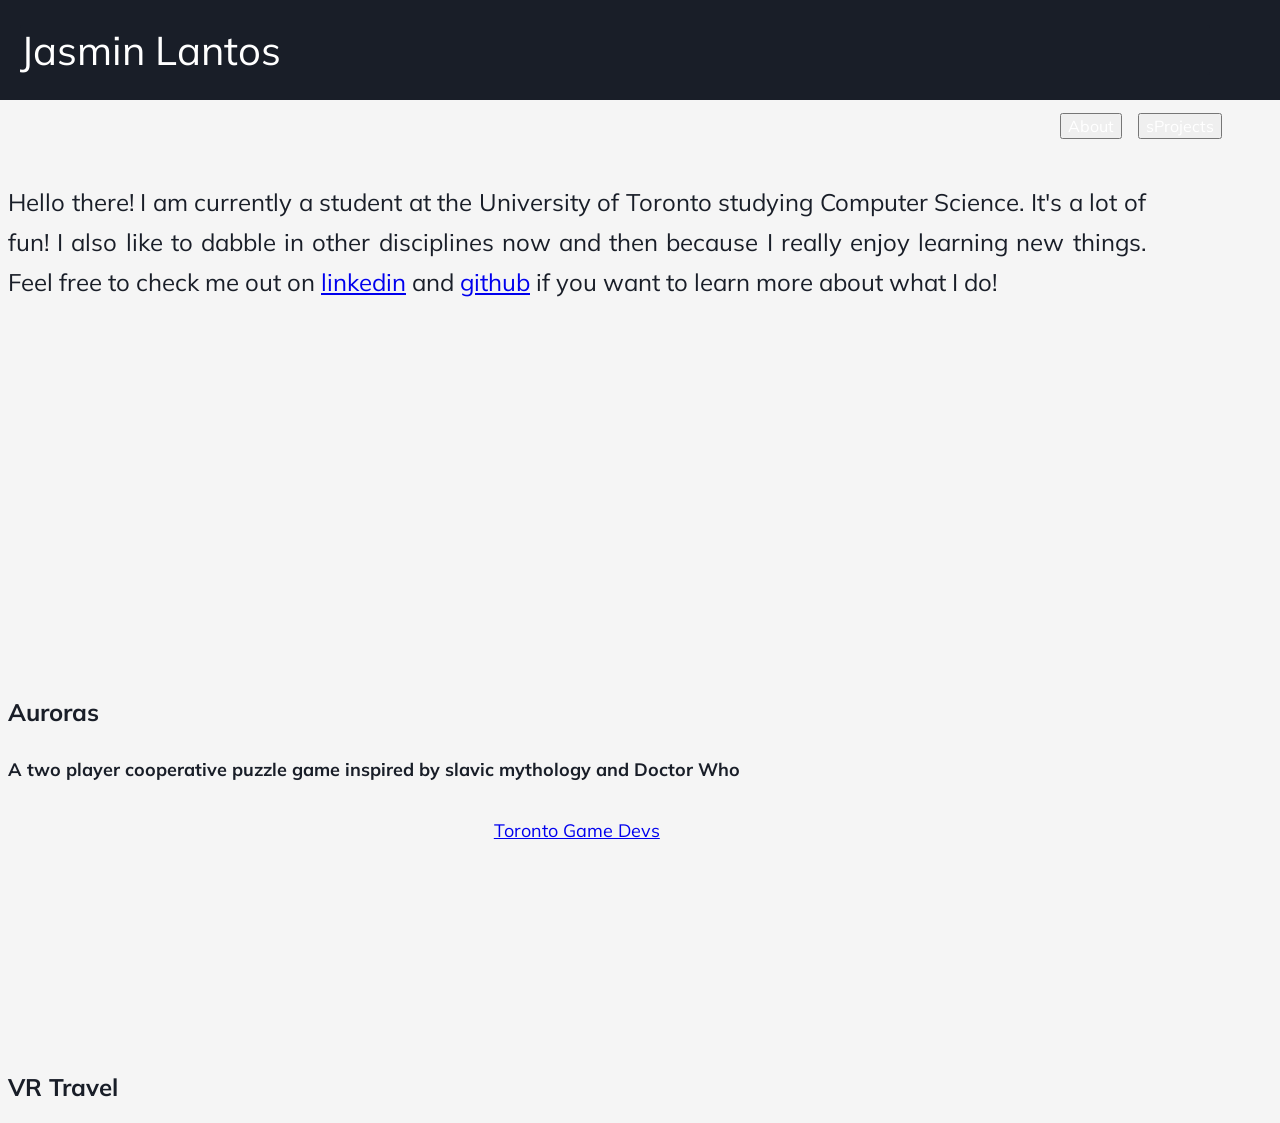
==== index.html @ 4f8a5d39 "Cleaned up code" ====
<!DOCTYPE html>
<html lang="en">

<head>
	<meta charset='utf-8' />
    <meta name="viewport" content="width=device-width" />

	<META NAME="author" CONTENT="Jasmin Lantos">
	<META NAME="description" CONTENT="Jasmin Lantos Portfolio Website">
	<META NAME="keywords" CONTENT="Jasmin Lantos, Lantos, jnlantos, portfolio, U of T, University of Toronto, Computer Science, Biology, CSC, specialist, major, resume">
	<META NAME="revisit-after" CONTENT="30 DAYS">
	<LINK REL="shortcut icon" href="images/favicon.ico" >

	<title>Jasmin Lantos</title>
	
	<link href="css/nav.css" rel="stylesheet" type="text/css">
	<link href='http://fonts.googleapis.com/css?family=Muli|Oxygen' rel='stylesheet' type='text/css'>

	<script type='text/javascript' src='https://ajax.googleapis.com/ajax/libs/jquery/1.7.2/jquery.min.js'></script>

	<link rel="stylesheet" href="https://fonts.googleapis.com/icon?family=Material+Icons">
	<link rel="stylesheet" href="https://code.getmdl.io/1.3.0/material.indigo-pink.min.css">
	<script defer src="https://code.getmdl.io/1.3.0/material.min.js"></script>

	<script src="scripts/main.js"></script>
</head>

<body>
	<div class="fixed-nav-bar">
		<div id="nav">
			<ul id="menu">
				<p id="header">Jasmin Lantos</p>
				<li id="projects"><button class="mdl-button mdl-js-button mdl-button--raised mdl-js-ripple-effect mdl-button--accent" onclick="goProjects()">sProjects</button></li>
				<li id="about"><button class="mdl-button mdl-js-button mdl-button--raised mdl-js-ripple-effect mdl-button--accent" onclick="goAbout()">About</button></li>
			</ul>
		</div>
	</div>

	<style>
		.demo-card-wide.mdl-card {
		  width: 90%;
		  align-items: center;
		}

		.project{
		  width: 100%;
		  height: 200px;
		}

		#project1 {
		  background: url('images/project1.jpg') center /cover;
		}

		#project2 {
		  background: url('images/project2.png') center / cover;
		}
	</style>

	<div id="about_page">

		<div class="space"></div>

		<div class="mdl-grid">
			<div class="mdl-layout-spacer"></div>
				<div class="demo-card-wide mdl-card mdl-cell mdl-cell--6-col mdl-cell--4-col-tablet mdl-shadow--2dp">
				<div class="mdl-card__title"></div>
				  <div class="mdl-card__supporting-text">
				  	<p class="about"> Hello there! I am currently a student at the University of Toronto studying Computer Science. It's a lot of fun! I also like to dabble in other disciplines now and then because I really enjoy learning new things. Feel free to check me out on <a href="http://www.linkedin.com/in/jasminlantos">linkedin</a> and <a href="http://www.github.com/jnlantos/">github</a> if you want to learn more about what I do!</p>
				  </div>
				</div>
			<div class="mdl-layout-spacer"></div>
		</div>

	</div>

	<div id="projects_page">
		
		<div class="space"></div>

		<div class="mdl-grid">
			<div class="mdl-layout-spacer"></div>
				<div class="demo-card-wide mdl-card mdl-cell mdl-cell--6-col mdl-cell--4-col-tablet mdl-shadow--2dp">
				<div id="project2" class="mdl-card__title project"></div>
				  <div class="mdl-card__supporting-text about">
				  	<h1 class="about">Auroras</h1>
				  	<h3 class="desc">A two player cooperative puzzle game inspired by slavic mythology and Doctor Who</h3>
				  	<a class="desc" href="http://www.torontogamedevs.com/blog/auroras-the-cosmic-puzzle-game-you-need">Toronto Game Devs</a>
				  </div>
				</div>
			<div class="mdl-layout-spacer"></div>
		</div>

		<div class="mdl-grid">
			<div class="mdl-layout-spacer"></div>
				<div class="demo-card-wide mdl-card mdl-cell mdl-cell--6-col mdl-cell--4-col-tablet mdl-shadow--2dp">
				<div id="project1" class="mdl-card__title project"></div>
				  <div class="mdl-card__supporting-text">
				  	<h1 class="about">VR Travel</h1>
				  </div>
				</div>
			<div class="mdl-layout-spacer"></div>
		</div>
	</div>

</body>

</html>
---- css/nav.css ----
body {
 	background-color: #F5F5F5;
 	color: #191E28;
  	font-family: 'Bembo MT W01 Semibold', Arial, Helvetica, sans-serif;
	text-align: center;
}

p {
	text-align: justify;
	font-family: 'Muli', sans-serif;
	font-size: 16px;
}

h1 {
	font-family: 'Oxygen', bold;
	text-align: left;
}

#header {
	margin: 5px 20px;
	border-radius: 3px;
    	background-color: #191E28;
   	color: #FFF;
	font-family: 'Muli', sans-serif;
	font-size: 40px;
}

#nav {
	background-color: #191E28;
  padding: 20px 0;
}

#nav ul {
  margin: 0 50px 0 0;
	padding: 0;  
}

#nav li {
 	float: right;
	padding: 3px 8px;
	margin: 30px 0;
  list-style-type: none;
	border-radius: 3px;
	font-family: 'Muli', sans-serif;
}

#nav li button {
	text-decoration: none;
	color: #FFF;
  font-family: 'Muli', sans-serif, bold;
  font-size: 16px;
}

.fixed-nav-bar {
  position: fixed;
  top: 0;
  left: 0;
  z-index: 9999;
  width: 100%;
  height: 50px;
  background-color: #191E28;
}

.about {
	font-size: 24px;
	font-style: uppercase;
  font-family: 'Muli', sans-serif;
	line-height: 40px;
}

.desc {
  font-size: 18px;
  font-style: uppercase;
  font-family: 'Muli', sans-serif;
  line-height: 40px;
  text-align: left;
}

.space {
	padding-top: 150px;
}
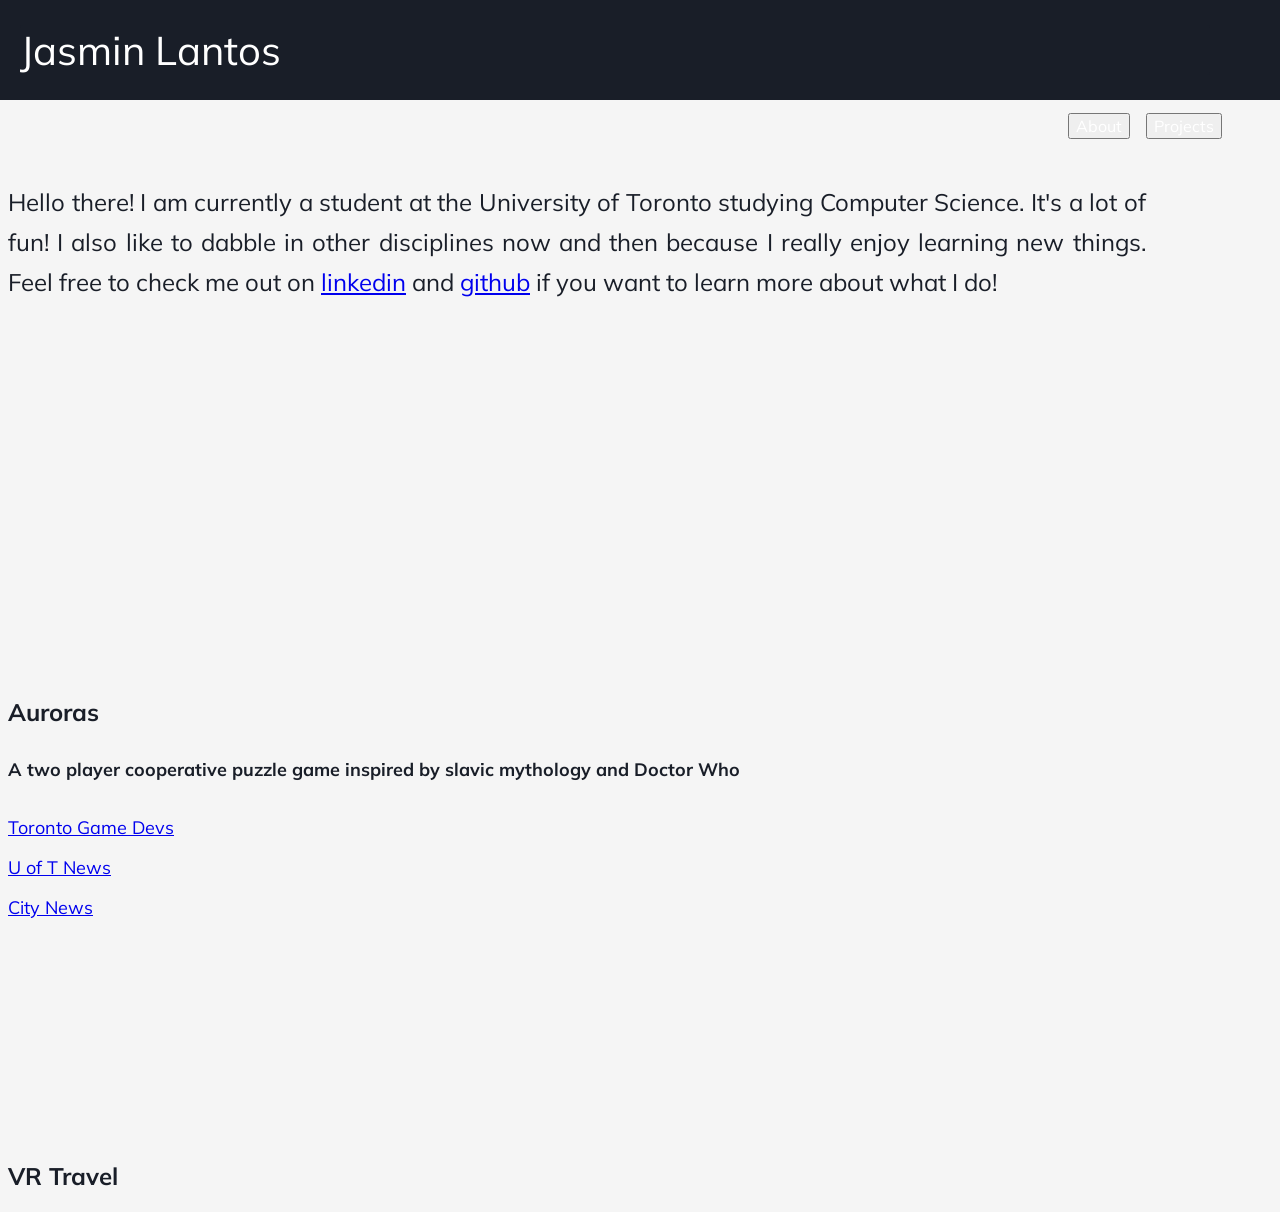
==== commit af515f9b: "Add links to auroras" ====
--- a/index.html
+++ b/index.html
@@ -30,7 +30,7 @@
 		<div id="nav">
 			<ul id="menu">
 				<p id="header">Jasmin Lantos</p>
-				<li id="projects"><button class="mdl-button mdl-js-button mdl-button--raised mdl-js-ripple-effect mdl-button--accent" onclick="goProjects()">sProjects</button></li>
+				<li id="projects"><button class="mdl-button mdl-js-button mdl-button--raised mdl-js-ripple-effect mdl-button--accent" onclick="goProjects()">Projects</button></li>
 				<li id="about"><button class="mdl-button mdl-js-button mdl-button--raised mdl-js-ripple-effect mdl-button--accent" onclick="goAbout()">About</button></li>
 			</ul>
 		</div>
@@ -74,7 +74,7 @@
 	</div>
 
 	<div id="projects_page">
-		
+
 		<div class="space"></div>
 
 		<div class="mdl-grid">
@@ -84,7 +84,7 @@
 				  <div class="mdl-card__supporting-text about">
 				  	<h1 class="about">Auroras</h1>
 				  	<h3 class="desc">A two player cooperative puzzle game inspired by slavic mythology and Doctor Who</h3>
-				  	<a class="desc" href="http://www.torontogamedevs.com/blog/auroras-the-cosmic-puzzle-game-you-need">Toronto Game Devs</a>
+				  	<p class="link"><a class="desc" href="http://www.torontogamedevs.com/blog/auroras-the-cosmic-puzzle-game-you-need">Toronto Game Devs</a><br/><a class="desc" href="http://news.artsci.utoronto.ca/all-news/level-video-games-will-u-t-ocad-u-students-unveil-year/">U of T News</a><br/><a class="desc" href="http://www.citynews.ca/video/2017/04/05/video-level-up-showcases-student-video-game-creators/">City News</a></p>
 				  </div>
 				</div>
 			<div class="mdl-layout-spacer"></div>
--- a/css/nav.css
+++ b/css/nav.css
@@ -76,6 +76,14 @@
   text-align: left;
 }
 
+.link {
+  font-size: 12px;
+  font-style: uppercase;
+  font-family: 'Muli', sans-serif;
+  line-height: 4px;
+  text-align: left;
+}
+
 .space {
 	padding-top: 150px;
 }
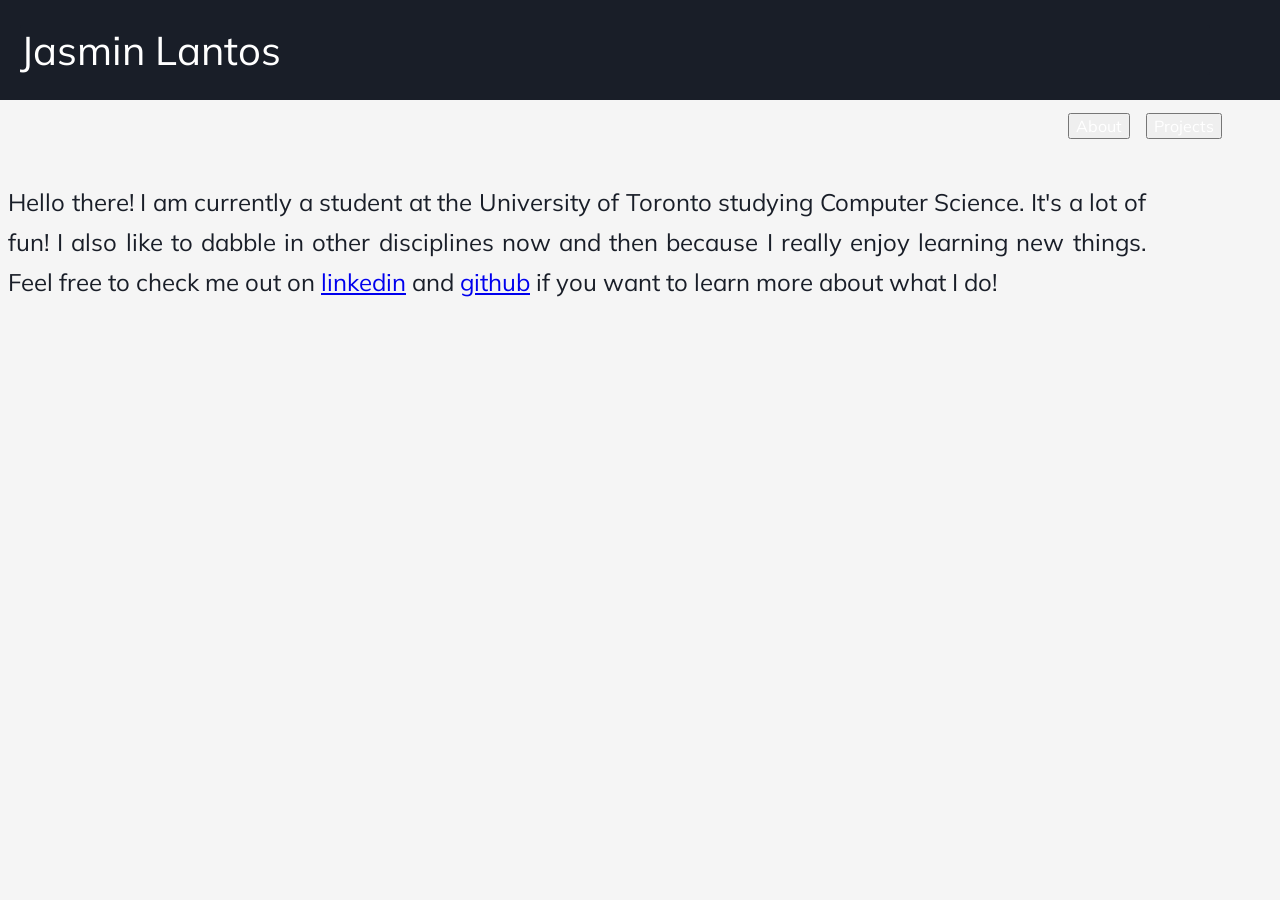
==== commit 695a3b4d: "Change jpg to png" ====
--- a/index.html
+++ b/index.html
@@ -48,7 +48,7 @@
 		}
 
 		#project1 {
-		  background: url('images/project1.jpg') center /cover;
+		  background: url('images/project1.png') center /cover;
 		}
 
 		#project2 {
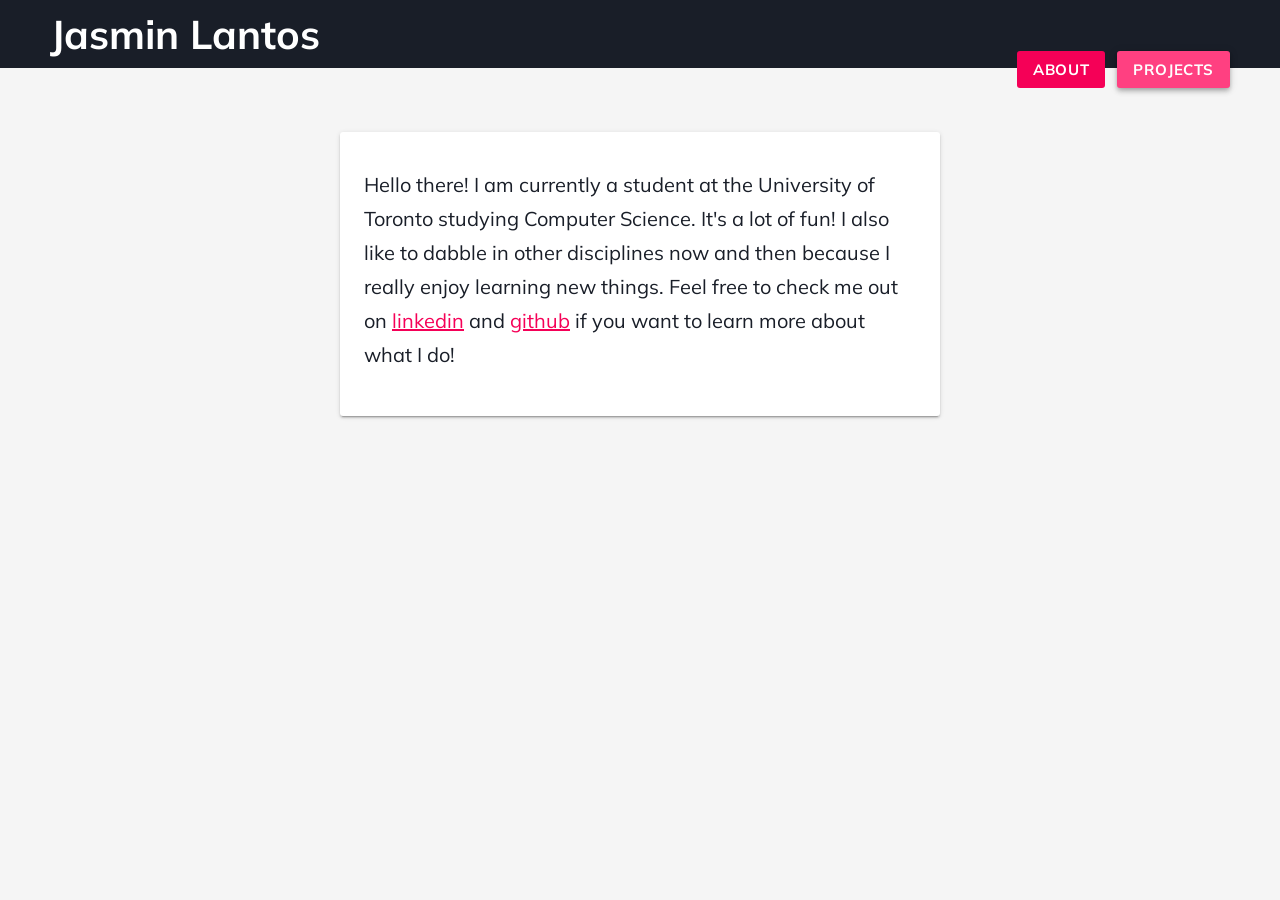
==== commit 7b002773: "2017 parity" ====
--- a/index.html
+++ b/index.html
@@ -2,106 +2,104 @@
 <html lang="en">
 
 <head>
-	<meta charset='utf-8' />
-    <meta name="viewport" content="width=device-width" />
+	<meta charset="utf-8">
+	<meta name="viewport" content="width=device-width, initial-scale=1">
+	<meta name="theme-color" content="#191E28">
 
-	<META NAME="author" CONTENT="Jasmin Lantos">
-	<META NAME="description" CONTENT="Jasmin Lantos Portfolio Website">
-	<META NAME="keywords" CONTENT="Jasmin Lantos, Lantos, jnlantos, portfolio, U of T, University of Toronto, Computer Science, Biology, CSC, specialist, major, resume">
-	<META NAME="revisit-after" CONTENT="30 DAYS">
-	<LINK REL="shortcut icon" href="images/favicon.ico" >
+	<meta name="author" content="Jasmin Lantos">
+	<meta name="description" content="Jasmin Lantos portfolio website">
+
+	<meta property="og:type" content="website">
+	<meta property="og:title" content="Jasmin Lantos">
+	<meta property="og:description" content="Jasmin Lantos portfolio website">
+	<meta property="og:url" content="https://www.jnlantos.com/">
 
 	<title>Jasmin Lantos</title>
-	
-	<link href="css/nav.css" rel="stylesheet" type="text/css">
-	<link href='http://fonts.googleapis.com/css?family=Muli|Oxygen' rel='stylesheet' type='text/css'>
 
-	<script type='text/javascript' src='https://ajax.googleapis.com/ajax/libs/jquery/1.7.2/jquery.min.js'></script>
+	<link rel="icon" href="images/favicon.ico">
 
-	<link rel="stylesheet" href="https://fonts.googleapis.com/icon?family=Material+Icons">
-	<link rel="stylesheet" href="https://code.getmdl.io/1.3.0/material.indigo-pink.min.css">
-	<script defer src="https://code.getmdl.io/1.3.0/material.min.js"></script>
+	<link rel="preconnect" href="https://fonts.googleapis.com">
+	<link rel="preconnect" href="https://fonts.gstatic.com" crossorigin>
+	<link rel="stylesheet"
+		href="https://fonts.googleapis.com/css2?family=Mulish:wght@400;700&family=Oxygen:wght@400;700&display=swap">
 
-	<script src="scripts/main.js"></script>
+	<link rel="stylesheet" href="css/nav.css">
+
+	<script src="scripts/main.js" defer></script>
 </head>
 
 <body>
-	<div class="fixed-nav-bar">
-		<div id="nav">
-			<ul id="menu">
-				<p id="header">Jasmin Lantos</p>
-				<li id="projects"><button class="mdl-button mdl-js-button mdl-button--raised mdl-js-ripple-effect mdl-button--accent" onclick="goProjects()">Projects</button></li>
-				<li id="about"><button class="mdl-button mdl-js-button mdl-button--raised mdl-js-ripple-effect mdl-button--accent" onclick="goAbout()">About</button></li>
-			</ul>
-		</div>
-	</div>
+	<header class="fixed-nav-bar">
+		<span class="brand">Jasmin Lantos</span>
+		<nav class="menu">
+			<button type="button" class="btn" data-view="about">About</button>
+			<button type="button" class="btn" data-view="projects">Projects</button>
+		</nav>
+	</header>
 
-	<style>
-		.demo-card-wide.mdl-card {
-		  width: 90%;
-		  align-items: center;
-		}
+	<main>
+		<section class="view" data-view="about">
+			<article class="card">
+				<div class="card-body">
+					<p class="about">Hello there! I am currently a student at the University of Toronto studying
+						Computer Science. It's a lot of fun! I also like to dabble in other disciplines now and then
+						because I really enjoy learning new things. Feel free to check me out on
+						<a href="https://www.linkedin.com/in/jasminlantos">linkedin</a> and
+						<a href="https://www.github.com/jnlantos/">github</a> if you want to learn more about what I
+						do!</p>
+				</div>
+			</article>
+		</section>
 
-		.project{
-		  width: 100%;
-		  height: 200px;
-		}
+		<section class="view" data-view="projects" hidden>
+			<article class="card">
+				<picture>
+					<source srcset="images/project3.webp" type="image/webp">
+					<img class="card-media" src="images/project3.png" width="1200" height="1494"
+						alt="Illustration from Phoebe, Bot, and the BST" loading="lazy" decoding="async">
+				</picture>
+				<div class="card-body">
+					<h1>Phoebe, Bot, and the BST</h1>
+					<h3 class="desc">A picture book pilot that teaches kids how to search a binary search tree
+						through a story about a girl and her robot friend</h3>
+					<p class="link"><a href="bst-digital-reader.html">Read the digital pilot</a></p>
+				</div>
+			</article>
 
-		#project1 {
-		  background: url('images/project1.png') center /cover;
-		}
+			<article class="card">
+				<picture>
+					<source srcset="images/project2.webp" type="image/webp">
+					<img class="card-media" src="images/project2.png" width="1000" height="479"
+						alt="Auroras game artwork" loading="lazy" decoding="async">
+				</picture>
+				<div class="card-body">
+					<h1>Auroras</h1>
+					<h3 class="desc">A two player cooperative puzzle game inspired by slavic mythology and Doctor
+						Who</h3>
+					<p class="link">
+						<a href="https://www.torontogamedevs.com/blog/auroras-the-cosmic-puzzle-game-you-need">Toronto
+							Game Devs</a><br>
+						<a
+							href="https://news.artsci.utoronto.ca/all-news/level-video-games-will-u-t-ocad-u-students-unveil-year/">U
+							of T News</a><br>
+						<a href="https://www.citynews.ca/video/2017/04/05/video-level-up-showcases-student-video-game-creators/">City
+							News</a>
+					</p>
+				</div>
+			</article>
 
-		#project2 {
-		  background: url('images/project2.png') center / cover;
-		}
-	</style>
-
-	<div id="about_page">
-
-		<div class="space"></div>
-
-		<div class="mdl-grid">
-			<div class="mdl-layout-spacer"></div>
-				<div class="demo-card-wide mdl-card mdl-cell mdl-cell--6-col mdl-cell--4-col-tablet mdl-shadow--2dp">
-				<div class="mdl-card__title"></div>
-				  <div class="mdl-card__supporting-text">
-				  	<p class="about"> Hello there! I am currently a student at the University of Toronto studying Computer Science. It's a lot of fun! I also like to dabble in other disciplines now and then because I really enjoy learning new things. Feel free to check me out on <a href="http://www.linkedin.com/in/jasminlantos">linkedin</a> and <a href="http://www.github.com/jnlantos/">github</a> if you want to learn more about what I do!</p>
-				  </div>
+			<article class="card">
+				<picture>
+					<source srcset="images/project1.webp" type="image/webp">
+					<img class="card-media" src="images/project1.png" width="1200" height="900"
+						alt="VR Travel project" loading="lazy" decoding="async">
+				</picture>
+				<div class="card-body">
+					<h1>VR Travel</h1>
 				</div>
-			<div class="mdl-layout-spacer"></div>
-		</div>
-
-	</div>
-
-	<div id="projects_page">
-
-		<div class="space"></div>
-
-		<div class="mdl-grid">
-			<div class="mdl-layout-spacer"></div>
-				<div class="demo-card-wide mdl-card mdl-cell mdl-cell--6-col mdl-cell--4-col-tablet mdl-shadow--2dp">
-				<div id="project2" class="mdl-card__title project"></div>
-				  <div class="mdl-card__supporting-text about">
-				  	<h1 class="about">Auroras</h1>
-				  	<h3 class="desc">A two player cooperative puzzle game inspired by slavic mythology and Doctor Who</h3>
-				  	<p class="link"><a class="desc" href="http://www.torontogamedevs.com/blog/auroras-the-cosmic-puzzle-game-you-need">Toronto Game Devs</a><br/><a class="desc" href="http://news.artsci.utoronto.ca/all-news/level-video-games-will-u-t-ocad-u-students-unveil-year/">U of T News</a><br/><a class="desc" href="http://www.citynews.ca/video/2017/04/05/video-level-up-showcases-student-video-game-creators/">City News</a></p>
-				  </div>
-				</div>
-			<div class="mdl-layout-spacer"></div>
-		</div>
-
-		<div class="mdl-grid">
-			<div class="mdl-layout-spacer"></div>
-				<div class="demo-card-wide mdl-card mdl-cell mdl-cell--6-col mdl-cell--4-col-tablet mdl-shadow--2dp">
-				<div id="project1" class="mdl-card__title project"></div>
-				  <div class="mdl-card__supporting-text">
-				  	<h1 class="about">VR Travel</h1>
-				  </div>
-				</div>
-			<div class="mdl-layout-spacer"></div>
-		</div>
-	</div>
-
+			</article>
+		</section>
+	</main>
 </body>
 
 </html>
--- a/css/nav.css
+++ b/css/nav.css
@@ -1,89 +1,203 @@
+/* ---------- design tokens ---------- */
+:root {
+	--ink: #191E28;
+	--paper: #F5F5F5;
+	--surface: #FFFFFF;
+	--accent: #FF4081;        /* Material "indigo-pink" accent, carried over from the old MDL theme */
+	--accent-dark: #F50057;
+	--radius: 3px;
+	--nav-gutter: clamp(16px, 5vw, 50px);   /* nav padding-x and .menu right edge, kept equal */
+	--shadow-2dp: 0 2px 2px rgba(0, 0, 0, .14), 0 3px 1px -2px rgba(0, 0, 0, .2), 0 1px 5px rgba(0, 0, 0, .12);
+	--shadow-4dp: 0 4px 5px rgba(0, 0, 0, .14), 0 1px 10px rgba(0, 0, 0, .12), 0 2px 4px -1px rgba(0, 0, 0, .2);
+	--shadow-8dp: 0 8px 10px 1px rgba(0, 0, 0, .14), 0 3px 14px 2px rgba(0, 0, 0, .12), 0 5px 5px -3px rgba(0, 0, 0, .2);
+}
+
+*,
+*::before,
+*::after {
+	box-sizing: border-box;
+}
+
 body {
- 	background-color: #F5F5F5;
- 	color: #191E28;
-  	font-family: 'Bembo MT W01 Semibold', Arial, Helvetica, sans-serif;
+	margin: 0;
+	background-color: var(--paper);
+	color: var(--ink);
+	font-family: 'Mulish', sans-serif;
 	text-align: center;
 }
 
 p {
 	text-align: justify;
-	font-family: 'Muli', sans-serif;
 	font-size: 16px;
 }
 
 h1 {
-	font-family: 'Oxygen', bold;
-	text-align: left;
-}
-
-#header {
-	margin: 5px 20px;
-	border-radius: 3px;
-    	background-color: #191E28;
-   	color: #FFF;
-	font-family: 'Muli', sans-serif;
-	font-size: 40px;
-}
-
-#nav {
-	background-color: #191E28;
-  padding: 20px 0;
-}
-
-#nav ul {
-  margin: 0 50px 0 0;
-	padding: 0;  
-}
-
-#nav li {
- 	float: right;
-	padding: 3px 8px;
-	margin: 30px 0;
-  list-style-type: none;
-	border-radius: 3px;
-	font-family: 'Muli', sans-serif;
-}
-
-#nav li button {
-	text-decoration: none;
+	font-family: 'Oxygen', sans-serif;
+	font-weight: 700;
+	text-align: left;
+}
+
+a {
+	color: var(--accent-dark);
+}
+
+button {
+	font-family: inherit;
+}
+
+/* ---------- fixed nav bar ----------
+   position:sticky keeps the bar in view while scrolling (like the old
+   position:fixed) but stays in normal flow, replacing the old fixed bar +
+   150px .space spacer with a slim strip and a small main padding-top. */
+.fixed-nav-bar {
+	position: sticky;
+	top: 0;
+	z-index: 9999;
+	display: flex;
+	align-items: center;
+	padding: 14px var(--nav-gutter);
+	background-color: var(--ink);
+}
+
+.brand {
 	color: #FFF;
-  font-family: 'Muli', sans-serif, bold;
-  font-size: 16px;
-}
-
-.fixed-nav-bar {
-  position: fixed;
-  top: 0;
-  left: 0;
-  z-index: 9999;
-  width: 100%;
-  height: 50px;
-  background-color: #191E28;
-}
-
+	font-weight: 700;
+	font-size: clamp(24px, 6vw, 40px);
+	line-height: 1;
+}
+
+/* The raised buttons hang past the banner's bottom edge and float over the
+   page, the way the old float:right + margin:30px layout dropped them below the
+   50px strip. main gets matching top padding so content clears them. */
+.menu {
+	position: absolute;
+	right: var(--nav-gutter);
+	bottom: -20px;
+	display: flex;
+	gap: 12px;
+}
+
+/* ---------- raised accent button (was .mdl-button--raised.mdl-button--accent) ---------- */
+.btn {
+	border: 0;
+	border-radius: var(--radius);
+	padding: 9px 16px;
+	background-color: var(--accent);
+	color: #FFF;
+	font-weight: 700;
+	font-size: 15px;
+	text-transform: uppercase;
+	letter-spacing: .04em;
+	cursor: pointer;
+	box-shadow: var(--shadow-4dp);
+	transition: box-shadow .2s, background-color .2s, transform .05s;
+}
+
+.btn:hover {
+	background-color: var(--accent-dark);
+	box-shadow: var(--shadow-8dp);
+}
+
+.btn:focus-visible {
+	outline: 3px solid #FFF;
+	outline-offset: 2px;
+}
+
+.btn:active {
+	transform: translateY(1px);
+}
+
+/* current view: flat + deeper shade, reads as "pressed" next to the raised sibling */
+.btn[aria-current="page"] {
+	background-color: var(--accent-dark);
+	box-shadow: none;
+}
+
+/* ---------- content ---------- */
+main {
+	padding-top: 40px;
+	padding-bottom: 60px;
+}
+
+.view {
+	flex-direction: column;
+	align-items: center;
+	gap: 40px;
+	padding: 24px 16px 0;
+}
+
+/* `:not([hidden])` (not a global `[hidden] { ... !important }`) is what lets the
+   `hidden` attribute on the inactive <section> win over this display rule. */
+.view:not([hidden]) {
+	display: flex;
+}
+
+/* ---------- card (was .mdl-card.mdl-shadow--2dp) ---------- */
+.card {
+	width: min(90%, 600px);
+	overflow: hidden;
+	background-color: var(--surface);
+	border-radius: var(--radius);
+	box-shadow: var(--shadow-2dp);
+	text-align: left;
+}
+
+.card-media {
+	display: block;
+	width: 100%;
+	height: 200px;
+	object-fit: cover;
+}
+
+.card-body {
+	padding: 16px 24px 24px;
+}
+
+/* ---------- text treatments ----------
+   .about and .link are <p>, so they need `text-align: left` to beat the
+   `p { text-align: justify }` rule; .desc is an <h3> and inherits left from .card. */
 .about {
-	font-size: 24px;
-	font-style: uppercase;
-  font-family: 'Muli', sans-serif;
-	line-height: 40px;
+	font-size: 1.25rem;
+	line-height: 1.7;
+	text-align: left;
 }
 
 .desc {
-  font-size: 18px;
-  font-style: uppercase;
-  font-family: 'Muli', sans-serif;
-  line-height: 40px;
-  text-align: left;
+	font-size: 1.125rem;
+	line-height: 1.6;
 }
 
 .link {
-  font-size: 12px;
-  font-style: uppercase;
-  font-family: 'Muli', sans-serif;
-  line-height: 4px;
-  text-align: left;
-}
-
-.space {
-	padding-top: 150px;
-}
+	font-size: .8rem;
+	line-height: 1.8;
+	letter-spacing: .06em;
+	text-transform: uppercase;
+	text-align: left;
+}
+
+@media (max-width: 600px) {
+	/* not enough width to float the buttons beside the name — stack them under
+	   it and drop the overhang */
+	.fixed-nav-bar {
+		display: block;
+		padding-bottom: 16px;
+	}
+
+	.menu {
+		position: static;
+		margin-top: 12px;
+	}
+
+	main {
+		padding-top: 20px;
+	}
+
+	.card {
+		width: 100%;
+	}
+
+	.view {
+		gap: 28px;
+		padding-top: 20px;
+	}
+}
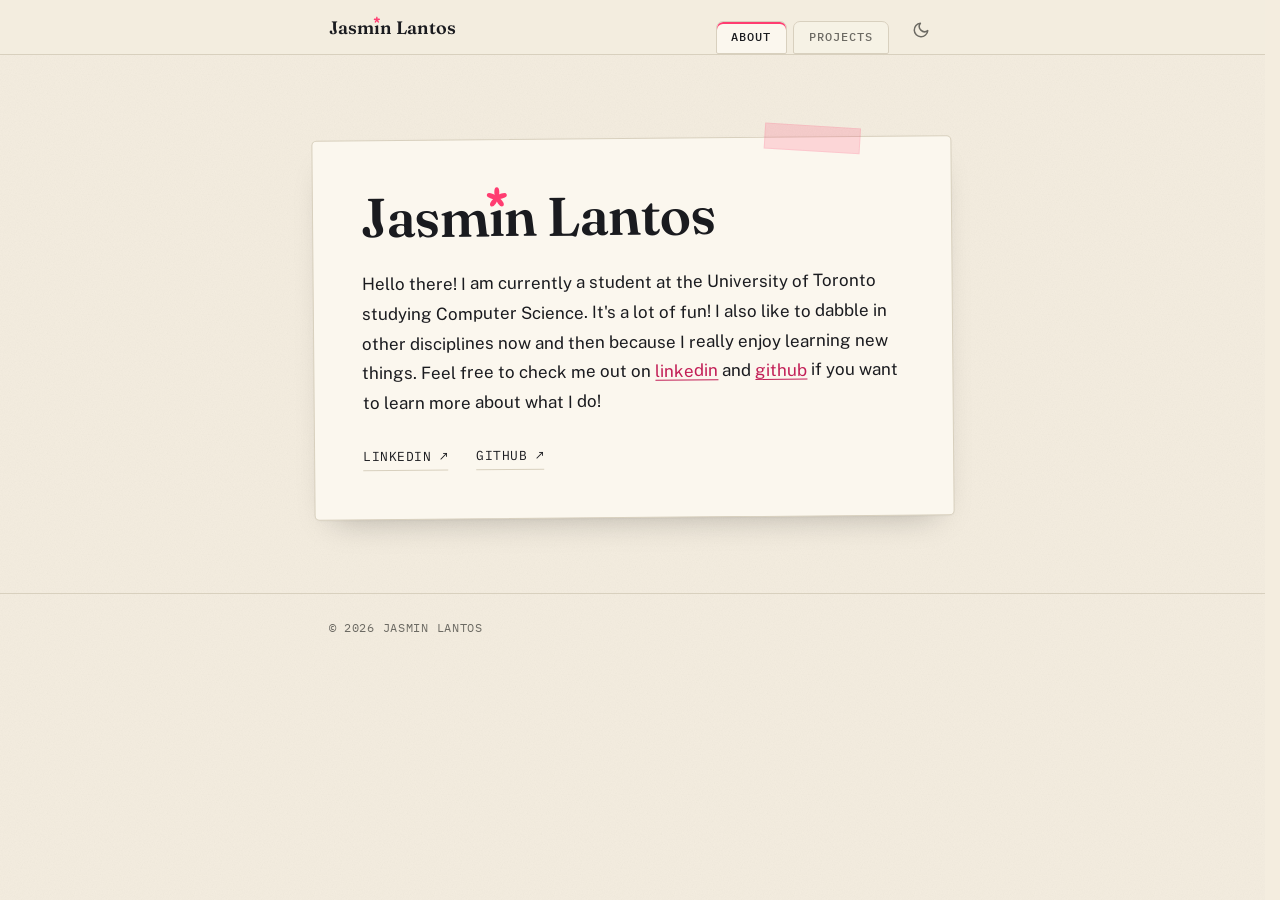
==== commit 50c0f375: "Redesign to notebook style" ====
--- a/index.html
+++ b/index.html
@@ -4,24 +4,33 @@
 <head>
 	<meta charset="utf-8">
 	<meta name="viewport" content="width=device-width, initial-scale=1">
-	<meta name="theme-color" content="#191E28">
+	<meta name="theme-color" content="#F4EDDF">
+	<meta name="theme-color" content="#16161B" media="(prefers-color-scheme: dark)">
 
 	<meta name="author" content="Jasmin Lantos">
-	<meta name="description" content="Jasmin Lantos portfolio website">
+	<meta name="description" content="Jasmin Lantos — portfolio">
 
 	<meta property="og:type" content="website">
 	<meta property="og:title" content="Jasmin Lantos">
-	<meta property="og:description" content="Jasmin Lantos portfolio website">
+	<meta property="og:description" content="Jasmin Lantos — portfolio">
 	<meta property="og:url" content="https://www.jnlantos.com/">
 
 	<title>Jasmin Lantos</title>
+
+	<!-- Apply a saved theme choice before the stylesheet paints, so there's no flash. -->
+	<script>
+		try {
+			var t = localStorage.getItem('theme');
+			if (t === 'light' || t === 'dark') document.documentElement.dataset.theme = t;
+		} catch (e) {}
+	</script>
 
 	<link rel="icon" href="images/favicon.ico">
 
 	<link rel="preconnect" href="https://fonts.googleapis.com">
 	<link rel="preconnect" href="https://fonts.gstatic.com" crossorigin>
 	<link rel="stylesheet"
-		href="https://fonts.googleapis.com/css2?family=Mulish:wght@400;700&family=Oxygen:wght@400;700&display=swap">
+		href="https://fonts.googleapis.com/css2?family=Fraunces:opsz,wght@9..144,400;9..144,600&family=IBM+Plex+Mono:wght@500&family=Public+Sans:wght@400;600&display=swap">
 
 	<link rel="stylesheet" href="css/nav.css">
 
@@ -29,77 +38,112 @@
 </head>
 
 <body>
-	<header class="fixed-nav-bar">
-		<span class="brand">Jasmin Lantos</span>
-		<nav class="menu">
-			<button type="button" class="btn" data-view="about">About</button>
-			<button type="button" class="btn" data-view="projects">Projects</button>
-		</nav>
+	<header class="site-header">
+		<a class="brand" href="#about">
+			<span class="vh">Jasmin Lantos</span>
+			<span class="name-deco" aria-hidden="true">Jasm<span class="ji">&#305;</span>n Lantos</span>
+		</a>
+		<div class="header-right">
+			<nav class="tabs" aria-label="Sections">
+				<button type="button" class="tab" data-view="about">About</button>
+				<button type="button" class="tab" data-view="projects">Projects</button>
+			</nav>
+			<button type="button" class="theme-toggle" aria-pressed="false" aria-label="Switch to dark theme">
+				<svg class="icon-moon" viewBox="0 0 24 24" width="18" height="18" fill="none" stroke="currentColor"
+					stroke-width="2" stroke-linecap="round" stroke-linejoin="round" aria-hidden="true">
+					<path d="M21 12.8A9 9 0 1 1 11.2 3a7 7 0 0 0 9.8 9.8z" />
+				</svg>
+				<svg class="icon-sun" viewBox="0 0 24 24" width="18" height="18" fill="none" stroke="currentColor"
+					stroke-width="2" stroke-linecap="round" stroke-linejoin="round" aria-hidden="true">
+					<circle cx="12" cy="12" r="4" />
+					<path d="M12 2v2M12 20v2M4.9 4.9l1.4 1.4M17.7 17.7l1.4 1.4M2 12h2M20 12h2M4.9 19.1l1.4-1.4M17.7 6.3l1.4-1.4" />
+				</svg>
+			</button>
+		</div>
 	</header>
 
-	<main>
-		<section class="view" data-view="about">
-			<article class="card">
-				<div class="card-body">
-					<p class="about">Hello there! I am currently a student at the University of Toronto studying
-						Computer Science. It's a lot of fun! I also like to dabble in other disciplines now and then
-						because I really enjoy learning new things. Feel free to check me out on
-						<a href="https://www.linkedin.com/in/jasminlantos">linkedin</a> and
-						<a href="https://www.github.com/jnlantos/">github</a> if you want to learn more about what I
-						do!</p>
-				</div>
-			</article>
+	<main class="shell">
+		<section class="view" id="about">
+			<div class="page">
+				<h1 class="name">
+					<span class="vh">Jasmin Lantos</span>
+					<span class="name-deco" aria-hidden="true">Jasm<span class="ji">&#305;</span>n Lantos</span>
+				</h1>
+				<p class="bio">Hello there! I am currently a student at the University of Toronto studying Computer
+					Science. It's a lot of fun! I also like to dabble in other disciplines now and then because I really
+					enjoy learning new things. Feel free to check me out on
+					<a href="https://www.linkedin.com/in/jasminlantos">linkedin</a> and
+					<a href="https://www.github.com/jnlantos/">github</a> if you want to learn more about what I do!</p>
+				<p class="links">
+					<a href="https://www.linkedin.com/in/jasminlantos">LinkedIn <span aria-hidden="true">&#8599;</span></a>
+					<a href="https://www.github.com/jnlantos/">GitHub <span aria-hidden="true">&#8599;</span></a>
+				</p>
+			</div>
 		</section>
 
-		<section class="view" data-view="projects" hidden>
-			<article class="card">
-				<picture>
-					<source srcset="images/project3.webp" type="image/webp">
-					<img class="card-media" src="images/project3.png" width="1200" height="1494"
-						alt="Illustration from Phoebe, Bot, and the BST" loading="lazy" decoding="async">
-				</picture>
-				<div class="card-body">
-					<h1>Phoebe, Bot, and the BST</h1>
-					<h3 class="desc">A picture book pilot that teaches kids how to search a binary search tree
-						through a story about a girl and her robot friend</h3>
-					<p class="link"><a href="bst-digital-reader.html">Read the digital pilot</a></p>
-				</div>
-			</article>
+		<section class="view" id="projects" hidden>
+			<div class="cards">
+				<article class="card is-linked">
+					<div class="card-media">
+						<picture>
+							<source srcset="images/project3.webp" type="image/webp">
+							<img src="images/project3.png" width="1200" height="1494"
+								alt="Illustration from Phoebe, Bot, and the BST" loading="lazy" decoding="async">
+						</picture>
+					</div>
+					<div class="card-body">
+						<h2 class="card-title"><a href="bst-digital-reader.html">Phoebe, Bot, and the BST</a></h2>
+						<p class="card-desc">A picture book pilot that teaches kids how to search a binary search tree
+							through a story about a girl and her robot friend.</p>
+						<p class="card-cue">Read the pilot <span aria-hidden="true">&rarr;</span></p>
+					</div>
+				</article>
 
-			<article class="card">
-				<picture>
-					<source srcset="images/project2.webp" type="image/webp">
-					<img class="card-media" src="images/project2.png" width="1000" height="479"
-						alt="Auroras game artwork" loading="lazy" decoding="async">
-				</picture>
-				<div class="card-body">
-					<h1>Auroras</h1>
-					<h3 class="desc">A two player cooperative puzzle game inspired by slavic mythology and Doctor
-						Who</h3>
-					<p class="link">
-						<a href="https://www.torontogamedevs.com/blog/auroras-the-cosmic-puzzle-game-you-need">Toronto
-							Game Devs</a><br>
-						<a
-							href="https://news.artsci.utoronto.ca/all-news/level-video-games-will-u-t-ocad-u-students-unveil-year/">U
-							of T News</a><br>
-						<a href="https://www.citynews.ca/video/2017/04/05/video-level-up-showcases-student-video-game-creators/">City
-							News</a>
-					</p>
-				</div>
-			</article>
+				<article class="card">
+					<div class="card-media">
+						<picture>
+							<source srcset="images/project2.webp" type="image/webp">
+							<img src="images/project2.png" width="1000" height="479" alt="Auroras game artwork"
+								loading="lazy" decoding="async">
+						</picture>
+					</div>
+					<div class="card-body">
+						<h2 class="card-title">Auroras</h2>
+						<p class="card-desc">A two-player cooperative puzzle game inspired by slavic mythology and Doctor
+							Who.</p>
+						<p class="card-press">
+							<a href="https://www.torontogamedevs.com/blog/auroras-the-cosmic-puzzle-game-you-need">Toronto
+								Game Devs</a>
+							<a
+								href="https://news.artsci.utoronto.ca/all-news/level-video-games-will-u-t-ocad-u-students-unveil-year/">U
+								of T News</a>
+							<a
+								href="https://www.citynews.ca/video/2017/04/05/video-level-up-showcases-student-video-game-creators/">City
+								News</a>
+						</p>
+					</div>
+				</article>
 
-			<article class="card">
-				<picture>
-					<source srcset="images/project1.webp" type="image/webp">
-					<img class="card-media" src="images/project1.png" width="1200" height="900"
-						alt="VR Travel project" loading="lazy" decoding="async">
-				</picture>
-				<div class="card-body">
-					<h1>VR Travel</h1>
-				</div>
-			</article>
+				<article class="card">
+					<div class="card-media">
+						<picture>
+							<source srcset="images/project1.webp" type="image/webp">
+							<img src="images/project1.png" width="1200" height="900" alt="VR Travel project"
+								loading="lazy" decoding="async">
+						</picture>
+					</div>
+					<div class="card-body">
+						<h2 class="card-title">VR Travel</h2>
+						<p class="card-tagword">Prototype</p>
+					</div>
+				</article>
+			</div>
 		</section>
 	</main>
+
+	<footer class="site-footer">
+		<span>&copy; 2026 Jasmin Lantos</span>
+	</footer>
 </body>
 
 </html>
--- a/css/nav.css
+++ b/css/nav.css
@@ -1,16 +1,55 @@
-/* ---------- design tokens ---------- */
+/* ============================================================
+   Jasmin Lantos — the "nice notebook" zine
+   Two spreads (About / Projects) flipped with divider tabs.
+   Cream paper, white journal pages, pink accent. One stylesheet,
+   no framework, no build.
+   ============================================================ */
+
 :root {
-	--ink: #191E28;
-	--paper: #F5F5F5;
-	--surface: #FFFFFF;
-	--accent: #FF4081;        /* Material "indigo-pink" accent, carried over from the old MDL theme */
-	--accent-dark: #F50057;
-	--radius: 3px;
-	--nav-gutter: clamp(16px, 5vw, 50px);   /* nav padding-x and .menu right edge, kept equal */
-	--shadow-2dp: 0 2px 2px rgba(0, 0, 0, .14), 0 3px 1px -2px rgba(0, 0, 0, .2), 0 1px 5px rgba(0, 0, 0, .12);
-	--shadow-4dp: 0 4px 5px rgba(0, 0, 0, .14), 0 1px 10px rgba(0, 0, 0, .12), 0 2px 4px -1px rgba(0, 0, 0, .2);
-	--shadow-8dp: 0 8px 10px 1px rgba(0, 0, 0, .14), 0 3px 14px 2px rgba(0, 0, 0, .12), 0 5px 5px -3px rgba(0, 0, 0, .2);
-}
+	--font-display: 'Fraunces', Georgia, 'Times New Roman', serif;
+	--font-sans: 'Public Sans', system-ui, -apple-system, 'Segoe UI', Roboto, sans-serif;
+	--font-mono: 'IBM Plex Mono', ui-monospace, SFMono-Regular, Menlo, monospace;
+
+	--paper: #F4EDDF;          /* cream page background */
+	--card: #FBF7EE;          /* white journal page */
+	--ink: #1A1B1F;
+	--ink-muted: #6C6A63;
+	--line: #D8D0BE;          /* hairline / stitch */
+	--accent: #FF3D71;         /* flower, title sweep, tape */
+	--accent-text: #C21E56;    /* links / accent text (AA on cream) */
+
+	--measure: 60ch;
+	--pad-x: clamp(1.25rem, 5vw, 3rem);
+	--pad-y: clamp(2.5rem, 7vh, 4.5rem);
+	--edge-x: max(var(--pad-x), calc((100% - 44rem) / 2 + var(--pad-x)));
+
+	/* jasmine-flower motif — masked so it always paints in --accent */
+	--flower: url("data:image/svg+xml,%3Csvg%20xmlns='http://www.w3.org/2000/svg'%20viewBox='0%200%2024%2024'%3E%3Cg%20fill='%23fff'%3E%3Cellipse%20cx='12'%20cy='6.7'%20rx='2.4'%20ry='4.7'/%3E%3Cellipse%20cx='12'%20cy='6.7'%20rx='2.4'%20ry='4.7'%20transform='rotate(72,12,12)'/%3E%3Cellipse%20cx='12'%20cy='6.7'%20rx='2.4'%20ry='4.7'%20transform='rotate(144,12,12)'/%3E%3Cellipse%20cx='12'%20cy='6.7'%20rx='2.4'%20ry='4.7'%20transform='rotate(216,12,12)'/%3E%3Cellipse%20cx='12'%20cy='6.7'%20rx='2.4'%20ry='4.7'%20transform='rotate(288,12,12)'/%3E%3Ccircle%20cx='12'%20cy='12'%20r='3'/%3E%3C/g%3E%3C/svg%3E");
+}
+
+/* Dark palette — auto with the OS (unless toggle forced light), explicit when
+   the toggle forced dark. Keep the two lists in sync. */
+@media (prefers-color-scheme: dark) {
+	:root:not([data-theme="light"]) {
+		--paper: #16161B;
+		--card: #1F1F27;
+		--ink: #EDE8DE;
+		--ink-muted: #9A968C;
+		--line: #33333D;
+		--accent-text: #FF6F9C;
+	}
+}
+
+:root[data-theme="dark"] {
+	--paper: #16161B;
+	--card: #1F1F27;
+	--ink: #EDE8DE;
+	--ink-muted: #9A968C;
+	--line: #33333D;
+	--accent-text: #FF6F9C;
+}
+
+/* ---------- reset / base ---------- */
 
 *,
 *::before,
@@ -18,186 +57,518 @@
 	box-sizing: border-box;
 }
 
+[hidden] {
+	display: none !important;
+}
+
+/* reserve the scrollbar gutter always, so switching to a taller view doesn't
+   shift the sticky header sideways */
+html {
+	scrollbar-gutter: stable;
+}
+
 body {
 	margin: 0;
-	background-color: var(--paper);
-	color: var(--ink);
-	font-family: 'Mulish', sans-serif;
-	text-align: center;
-}
-
-p {
-	text-align: justify;
+	background: var(--paper);
+	color: var(--ink);
+	font-family: var(--font-sans);
 	font-size: 16px;
-}
-
-h1 {
-	font-family: 'Oxygen', sans-serif;
-	font-weight: 700;
-	text-align: left;
+	line-height: 1.6;
+	-webkit-font-smoothing: antialiased;
+}
+
+/* faint paper tooth so the background isn't screen-flat — delete to remove */
+body::before {
+	content: "";
+	position: fixed;
+	inset: 0;
+	z-index: -1;
+	pointer-events: none;
+	opacity: 0.06;
+	background-image: url("data:image/svg+xml,%3Csvg xmlns='http://www.w3.org/2000/svg' width='120' height='120'%3E%3Cfilter id='n'%3E%3CfeTurbulence type='fractalNoise' baseFrequency='0.85' numOctaves='2' stitchTiles='stitch'/%3E%3CfeColorMatrix type='saturate' values='0'/%3E%3C/filter%3E%3Crect width='100%25' height='100%25' filter='url(%23n)'/%3E%3C/svg%3E");
+}
+
+:root[data-theme="dark"] body::before,
+:root:not([data-theme="light"]) body::before {
+	opacity: 0.08;
+}
+
+img {
+	display: block;
+	max-width: 100%;
 }
 
 a {
-	color: var(--accent-dark);
-}
-
-button {
-	font-family: inherit;
-}
-
-/* ---------- fixed nav bar ----------
-   position:sticky keeps the bar in view while scrolling (like the old
-   position:fixed) but stays in normal flow, replacing the old fixed bar +
-   150px .space spacer with a slim strip and a small main padding-top. */
-.fixed-nav-bar {
+	color: var(--accent-text);
+	text-underline-offset: 0.15em;
+}
+
+/* ---------- header ---------- */
+
+.site-header {
 	position: sticky;
 	top: 0;
-	z-index: 9999;
-	display: flex;
+	z-index: 20;
+	display: flex;
+	align-items: flex-end;
+	justify-content: space-between;
+	gap: 1rem;
+	padding: 0.85rem var(--edge-x) 0;
+	background: var(--paper);
+	background: color-mix(in srgb, var(--paper) 84%, transparent);
+	backdrop-filter: blur(8px);
+	-webkit-backdrop-filter: blur(8px);
+	border-bottom: 1px solid var(--line);
+}
+
+.brand {
+	margin-bottom: 0.7rem;
+	font-family: var(--font-display);
+	font-size: 1.125rem;
+	font-weight: 600;
+	color: var(--ink);
+	text-decoration: none;
+}
+
+.header-right {
+	display: flex;
+	align-items: flex-end;
+	gap: 1rem;
+}
+
+/* ---------- divider tabs ---------- */
+
+.tabs {
+	display: flex;
+	gap: 0.4rem;
+}
+
+.tab {
+	margin: 0;
+	padding: 0.45rem 0.9rem 0.55rem;
+	border: 1px solid var(--line);
+	border-radius: 7px 7px 2px 2px;
+	background: color-mix(in srgb, var(--card) 45%, transparent);
+	color: var(--ink-muted);
+	font-family: var(--font-mono);
+	font-size: 0.74rem;
+	font-weight: 500;
+	letter-spacing: 0.09em;
+	text-transform: uppercase;
+	cursor: pointer;
+	transition: color 0.15s, background 0.15s, box-shadow 0.15s;
+}
+
+.tab:hover {
+	color: var(--ink);
+}
+
+.tab[aria-current="page"] {
+	background: var(--card);
+	color: var(--ink);
+	box-shadow: inset 0 2px 0 var(--accent);
+}
+
+.tab:focus-visible {
+	outline: 2px solid var(--accent-text);
+	outline-offset: 2px;
+}
+
+/* ---------- theme toggle ---------- */
+
+.theme-toggle {
+	display: inline-flex;
 	align-items: center;
-	padding: 14px var(--nav-gutter);
-	background-color: var(--ink);
-}
-
-.brand {
-	color: #FFF;
-	font-weight: 700;
-	font-size: clamp(24px, 6vw, 40px);
-	line-height: 1;
-}
-
-/* The raised buttons hang past the banner's bottom edge and float over the
-   page, the way the old float:right + margin:30px layout dropped them below the
-   50px strip. main gets matching top padding so content clears them. */
-.menu {
+	justify-content: center;
+	width: 2rem;
+	height: 2rem;
+	margin: 0 0 0.45rem;
+	padding: 0;
+	border: 0;
+	border-radius: 4px;
+	background: none;
+	color: var(--ink-muted);
+	cursor: pointer;
+	transition: color 0.18s;
+}
+
+.theme-toggle:hover {
+	color: var(--ink);
+}
+
+.theme-toggle:focus-visible {
+	outline: 2px solid var(--accent-text);
+	outline-offset: 2px;
+}
+
+.theme-toggle .icon-sun {
+	display: none;
+}
+
+.theme-toggle[aria-pressed="true"] .icon-sun {
+	display: block;
+}
+
+.theme-toggle[aria-pressed="true"] .icon-moon {
+	display: none;
+}
+
+/* ---------- shell / views ---------- */
+
+.shell {
+	padding: var(--pad-y) var(--pad-x) calc(var(--pad-y) * 1.2);
+	/* tilted pages poke past their column — clip, never scroll sideways */
+	overflow-x: clip;
+}
+
+/* ---------- name wordmark ---------- */
+
+.name {
+	margin: 0 0 1.5rem;
+	font-family: var(--font-display);
+	font-weight: 600;
+	font-size: clamp(2.2rem, 6vw, 3.4rem);
+	line-height: 1.05;
+	letter-spacing: -0.01em;
+	text-wrap: balance;
+}
+
+/* Real name kept for search engines, copy-paste and screen readers... */
+.vh {
 	position: absolute;
-	right: var(--nav-gutter);
-	bottom: -20px;
-	display: flex;
-	gap: 12px;
-}
-
-/* ---------- raised accent button (was .mdl-button--raised.mdl-button--accent) ---------- */
-.btn {
+	width: 1px;
+	height: 1px;
+	margin: -1px;
+	padding: 0;
 	border: 0;
-	border-radius: var(--radius);
-	padding: 9px 16px;
+	overflow: hidden;
+	clip-path: inset(50%);
+	white-space: nowrap;
+}
+
+/* ...while the visible version swaps the dot on the "i" of Jasmin for the
+   jasmine-flower motif: a dotless "ı" with the flower where the tittle sits. */
+.ji {
+	position: relative;
+}
+
+.ji::before {
+	content: "";
+	position: absolute;
+	left: 50%;
+	bottom: 100%;
+	width: 0.46em;
+	height: 0.46em;
+	transform: translate(-50%, 108%);
 	background-color: var(--accent);
-	color: #FFF;
-	font-weight: 700;
-	font-size: 15px;
+	-webkit-mask: var(--flower) center / contain no-repeat;
+	mask: var(--flower) center / contain no-repeat;
+}
+
+/* ---------- about page-card ---------- */
+
+.page {
+	position: relative;
+	max-width: 40rem;
+	margin: 1.25rem auto 0;
+	padding: clamp(1.5rem, 5vw, 3rem);
+	background: var(--card);
+	border: 1px solid var(--line);
+	border-radius: 5px;
+	box-shadow: 0 1px 2px rgba(0, 0, 0, 0.04), 0 16px 34px -18px rgba(0, 0, 0, 0.28);
+	transform: rotate(-0.5deg);
+}
+
+.page::before {
+	content: "";
+	position: absolute;
+	top: -12px;
+	right: clamp(24px, 15%, 90px);
+	width: 96px;
+	height: 26px;
+	background: color-mix(in srgb, var(--accent) 18%, transparent);
+	border: 1px solid color-mix(in srgb, var(--accent) 10%, transparent);
+	transform: rotate(4deg);
+	pointer-events: none;
+}
+
+.bio {
+	max-width: var(--measure);
+	margin: 0 0 1.75rem;
+	font-size: 1.0625rem;
+	line-height: 1.75;
+}
+
+.links {
+	display: flex;
+	flex-wrap: wrap;
+	gap: 0.5rem 1.75rem;
+	margin: 0;
+	font-family: var(--font-mono);
+	font-size: 0.8125rem;
+	letter-spacing: 0.04em;
 	text-transform: uppercase;
-	letter-spacing: .04em;
+}
+
+.links a {
+	padding-bottom: 2px;
+	border-bottom: 1px solid var(--line);
+	color: var(--ink);
+	text-decoration: none;
+	transition: color 0.18s, border-color 0.18s;
+}
+
+.links a:hover {
+	color: var(--accent-text);
+	border-bottom-color: var(--accent);
+}
+
+/* ---------- projects: stacked page-cards ---------- */
+
+.cards {
+	display: flex;
+	flex-direction: column;
+	gap: 2.25rem;
+	max-width: 44rem;
+	margin: 1.25rem auto 0;
+	padding-top: 1.25rem;
+}
+
+/* horizontal page-cards: a cropped image strip on the left, text on the right */
+.card {
+	position: relative;
+	display: flex;
+	flex-direction: row;
+	min-height: 176px;
+	background: var(--card);
+	border: 1px solid var(--line);
+	border-radius: 5px;
+	box-shadow: 0 1px 2px rgba(0, 0, 0, 0.04), 0 16px 30px -20px rgba(0, 0, 0, 0.32);
+	transition: transform 0.25s ease, box-shadow 0.25s ease;
+}
+
+.card:nth-child(1) {
+	transform: rotate(-1deg);
+}
+
+.card:nth-child(2) {
+	transform: rotate(0.7deg);
+}
+
+.card:nth-child(3) {
+	transform: rotate(-0.5deg);
+}
+
+.card:hover {
+	transform: rotate(0) translateY(-4px);
+	box-shadow: 0 1px 2px rgba(0, 0, 0, 0.05), 0 28px 46px -22px rgba(0, 0, 0, 0.4);
+	z-index: 5;
+}
+
+/* one strip of washi tape at a top corner */
+.card::before {
+	content: "";
+	position: absolute;
+	z-index: 3;
+	top: -11px;
+	left: 22px;
+	width: 88px;
+	height: 24px;
+	background: color-mix(in srgb, var(--accent) 18%, transparent);
+	border: 1px solid color-mix(in srgb, var(--accent) 10%, transparent);
+	transform: rotate(-5deg);
+	pointer-events: none;
+}
+
+.card:nth-child(even)::before {
+	left: auto;
+	right: 22px;
+	transform: rotate(5deg);
+}
+
+.card-media {
+	position: relative;
+	flex: 0 0 clamp(150px, 38%, 320px);
+	overflow: hidden;
+	border-right: 1px solid var(--line);
+	border-radius: 5px 0 0 5px;
+}
+
+.card-media img {
+	position: absolute;
+	inset: 0;
+	width: 100%;
+	height: 100%;
+	object-fit: cover;
+	object-position: center;
+}
+
+.card-body {
+	flex: 1;
+	padding: 1.1rem 1.35rem 1.2rem;
+}
+
+.card-title {
+	display: inline-block;
+	margin: 0;
+	font-family: var(--font-display);
+	font-weight: 600;
+	font-size: 1.15rem;
+	line-height: 1.2;
+	/* neat highlighter: a full-height pink band wipes across the whole title on
+	   hover; transparent top/bottom keep it looking like a marker pass */
+	background-image: linear-gradient(to bottom,
+			transparent 6%,
+			color-mix(in srgb, var(--accent) 32%, transparent) 6%,
+			color-mix(in srgb, var(--accent) 32%, transparent) 94%,
+			transparent 94%);
+	background-repeat: no-repeat;
+	background-position: left center;
+	background-size: 0% 100%;
+	transition: background-size 0.4s cubic-bezier(0.22, 1, 0.36, 1);
+}
+
+.card-title::before {
+	content: "";
+	display: inline-block;
+	width: 0.6em;
+	height: 0.6em;
+	margin-right: 0.4em;
+	vertical-align: 0.02em;
+	background-color: var(--accent);
+	-webkit-mask: var(--flower) center / contain no-repeat;
+	mask: var(--flower) center / contain no-repeat;
+}
+
+.card:hover .card-title,
+.card:focus-within .card-title {
+	background-size: 100% 100%;
+}
+
+.card-title a {
+	color: var(--ink);
+	text-decoration: none;
+}
+
+/* BST: the title link stretches over the whole card */
+.card.is-linked {
 	cursor: pointer;
-	box-shadow: var(--shadow-4dp);
-	transition: box-shadow .2s, background-color .2s, transform .05s;
-}
-
-.btn:hover {
-	background-color: var(--accent-dark);
-	box-shadow: var(--shadow-8dp);
-}
-
-.btn:focus-visible {
-	outline: 3px solid #FFF;
-	outline-offset: 2px;
-}
-
-.btn:active {
-	transform: translateY(1px);
-}
-
-/* current view: flat + deeper shade, reads as "pressed" next to the raised sibling */
-.btn[aria-current="page"] {
-	background-color: var(--accent-dark);
-	box-shadow: none;
-}
-
-/* ---------- content ---------- */
-main {
-	padding-top: 40px;
-	padding-bottom: 60px;
-}
-
-.view {
+}
+
+.card.is-linked .card-title a::after {
+	content: "";
+	position: absolute;
+	inset: 0;
+	z-index: 4;
+}
+
+.card:hover .card-title a {
+	color: var(--accent-text);
+}
+
+.card-desc {
+	margin: 0.45rem 0 0;
+	font-size: 0.9rem;
+	line-height: 1.5;
+	color: var(--ink-muted);
+}
+
+.card-cue {
+	margin: 0.75rem 0 0;
+	font-family: var(--font-mono);
+	font-size: 0.72rem;
+	font-weight: 500;
+	letter-spacing: 0.08em;
+	text-transform: uppercase;
+	color: var(--accent-text);
+}
+
+.card-tagword {
+	margin: 0.75rem 0 0;
+	font-family: var(--font-mono);
+	font-size: 0.72rem;
+	letter-spacing: 0.1em;
+	text-transform: uppercase;
+	color: var(--ink-muted);
+}
+
+.card-press {
+	display: flex;
 	flex-direction: column;
-	align-items: center;
-	gap: 40px;
-	padding: 24px 16px 0;
-}
-
-/* `:not([hidden])` (not a global `[hidden] { ... !important }`) is what lets the
-   `hidden` attribute on the inactive <section> win over this display rule. */
-.view:not([hidden]) {
-	display: flex;
-}
-
-/* ---------- card (was .mdl-card.mdl-shadow--2dp) ---------- */
-.card {
-	width: min(90%, 600px);
-	overflow: hidden;
-	background-color: var(--surface);
-	border-radius: var(--radius);
-	box-shadow: var(--shadow-2dp);
-	text-align: left;
-}
-
-.card-media {
-	display: block;
-	width: 100%;
-	height: 200px;
-	object-fit: cover;
-}
-
-.card-body {
-	padding: 16px 24px 24px;
-}
-
-/* ---------- text treatments ----------
-   .about and .link are <p>, so they need `text-align: left` to beat the
-   `p { text-align: justify }` rule; .desc is an <h3> and inherits left from .card. */
-.about {
-	font-size: 1.25rem;
-	line-height: 1.7;
-	text-align: left;
-}
-
-.desc {
-	font-size: 1.125rem;
-	line-height: 1.6;
-}
-
-.link {
-	font-size: .8rem;
-	line-height: 1.8;
-	letter-spacing: .06em;
+	gap: 0.15rem;
+	margin: 0.7rem 0 0;
+	font-family: var(--font-mono);
+	font-size: 0.72rem;
+	letter-spacing: 0.02em;
+}
+
+.card-press a {
+	position: relative;
+	z-index: 4;
+	color: var(--accent-text);
+	text-decoration: none;
+	border-bottom: 1px solid var(--line);
+	padding-bottom: 1px;
+	align-self: flex-start;
+}
+
+.card-press a:hover {
+	border-bottom-color: var(--accent);
+}
+
+/* ---------- footer ---------- */
+
+.site-footer {
+	padding: 1.5rem var(--edge-x) 2.5rem;
+	border-top: 1px solid var(--line);
+	font-family: var(--font-mono);
+	font-size: 0.75rem;
+	letter-spacing: 0.06em;
 	text-transform: uppercase;
-	text-align: left;
-}
-
-@media (max-width: 600px) {
-	/* not enough width to float the buttons beside the name — stack them under
-	   it and drop the overhang */
-	.fixed-nav-bar {
-		display: block;
-		padding-bottom: 16px;
-	}
-
-	.menu {
-		position: static;
-		margin-top: 12px;
-	}
-
-	main {
-		padding-top: 20px;
-	}
-
+	color: var(--ink-muted);
+}
+
+/* ---------- responsive ---------- */
+
+@media (max-width: 620px) {
+	/* stack the image on top of the text on narrow screens */
 	.card {
-		width: 100%;
-	}
-
-	.view {
-		gap: 28px;
-		padding-top: 20px;
-	}
-}
+		flex-direction: column;
+		min-height: 0;
+	}
+
+	.card-media {
+		flex: none;
+		aspect-ratio: 16 / 9;
+		border-right: none;
+		border-bottom: 1px solid var(--line);
+		border-radius: 5px 5px 0 0;
+	}
+}
+
+@media (max-width: 480px) {
+	.site-header {
+		flex-wrap: wrap;
+		gap: 0.5rem 1rem;
+	}
+
+	.header-right,
+	.tabs {
+		gap: 0.4rem;
+	}
+
+	.brand {
+		font-size: 1.05rem;
+	}
+}
+
+/* ---------- motion ---------- */
+
+@media (prefers-reduced-motion: reduce) {
+	*,
+	*::before,
+	*::after {
+		transition-duration: 0.01ms !important;
+		animation-duration: 0.01ms !important;
+	}
+}
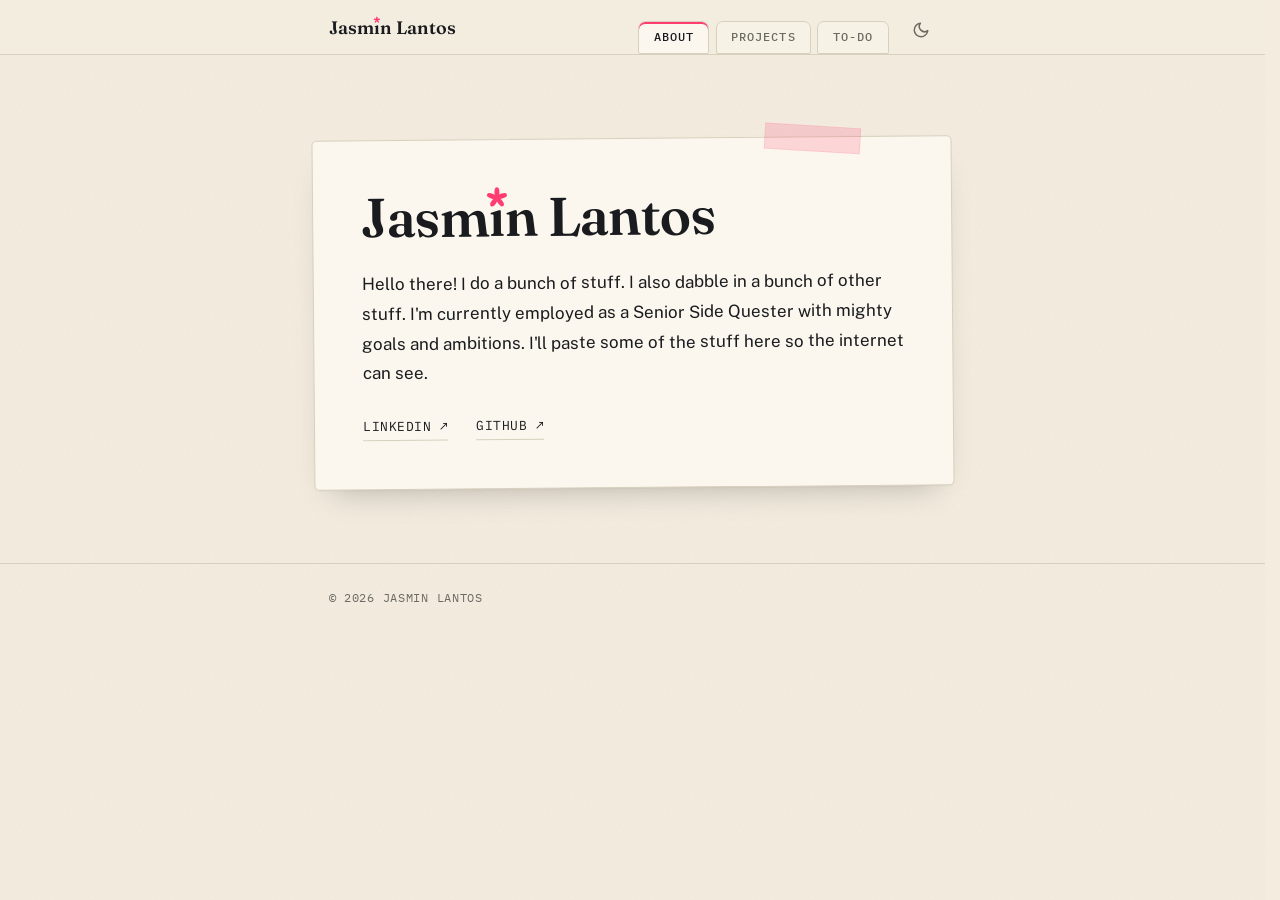
==== commit 6c92bec4: "Remove outdated content" ====
--- a/index.html
+++ b/index.html
@@ -47,6 +47,7 @@
 			<nav class="tabs" aria-label="Sections">
 				<button type="button" class="tab" data-view="about">About</button>
 				<button type="button" class="tab" data-view="projects">Projects</button>
+				<button type="button" class="tab" data-view="todo">To-do</button>
 			</nav>
 			<button type="button" class="theme-toggle" aria-pressed="false" aria-label="Switch to dark theme">
 				<svg class="icon-moon" viewBox="0 0 24 24" width="18" height="18" fill="none" stroke="currentColor"
@@ -69,11 +70,10 @@
 					<span class="vh">Jasmin Lantos</span>
 					<span class="name-deco" aria-hidden="true">Jasm<span class="ji">&#305;</span>n Lantos</span>
 				</h1>
-				<p class="bio">Hello there! I am currently a student at the University of Toronto studying Computer
-					Science. It's a lot of fun! I also like to dabble in other disciplines now and then because I really
-					enjoy learning new things. Feel free to check me out on
-					<a href="https://www.linkedin.com/in/jasminlantos">linkedin</a> and
-					<a href="https://www.github.com/jnlantos/">github</a> if you want to learn more about what I do!</p>
+				<p class="bio">Hello there!
+					I do a bunch of stuff. I also dabble in a bunch of other stuff. I'm
+					currently employed as a Senior Side Quester with mighty goals and ambitions. I'll paste some of the
+					stuff here so the internet can see.</p>
 				<p class="links">
 					<a href="https://www.linkedin.com/in/jasminlantos">LinkedIn <span aria-hidden="true">&#8599;</span></a>
 					<a href="https://www.github.com/jnlantos/">GitHub <span aria-hidden="true">&#8599;</span></a>
@@ -124,19 +124,19 @@
 					</div>
 				</article>
 
-				<article class="card">
-					<div class="card-media">
-						<picture>
-							<source srcset="images/project1.webp" type="image/webp">
-							<img src="images/project1.png" width="1200" height="900" alt="VR Travel project"
-								loading="lazy" decoding="async">
-						</picture>
-					</div>
-					<div class="card-body">
-						<h2 class="card-title">VR Travel</h2>
-						<p class="card-tagword">Prototype</p>
-					</div>
-				</article>
+			</div>
+		</section>
+
+		<section class="view" id="todo" hidden>
+			<div class="page todo-page">
+				<p class="todo-head">Up next</p>
+				<ul class="todo">
+					<li class="todo-done">Rebuild jnlantos.com</li>
+					<li class="todo-wip">Résumé page</li>
+					<li class="todo-wip">Gather feedback from BST book pilot</li>
+					<li>Make Auroras game playable through portfolio website for fun</li>
+					<li>Photography/Travel page?</li>
+				</ul>
 			</div>
 		</section>
 	</main>
--- a/css/nav.css
+++ b/css/nav.css
@@ -132,14 +132,17 @@
 
 .header-right {
 	display: flex;
+	flex-wrap: wrap;
 	align-items: flex-end;
-	gap: 1rem;
+	justify-content: flex-end;
+	gap: 0.6rem 1rem;
 }
 
 /* ---------- divider tabs ---------- */
 
 .tabs {
 	display: flex;
+	flex-wrap: wrap;
 	gap: 0.4rem;
 }
 
@@ -516,6 +519,93 @@
 	border-bottom-color: var(--accent);
 }
 
+/* ---------- to-do: a notebook checklist on a taped-in page ---------- */
+
+.todo-page {
+	max-width: 32rem;
+}
+
+.todo-head {
+	margin: 0 0 0.9rem;
+	font-family: var(--font-mono);
+	font-size: 0.72rem;
+	letter-spacing: 0.14em;
+	text-transform: uppercase;
+	color: var(--ink-muted);
+}
+
+.todo {
+	position: relative;
+	margin: 0;
+	padding: 0 0 0 2rem;
+	list-style: none;
+}
+
+/* the notebook margin rule */
+.todo::before {
+	content: "";
+	position: absolute;
+	top: -0.3rem;
+	bottom: -0.3rem;
+	left: 1.35rem;
+	width: 1.5px;
+	background: color-mix(in srgb, var(--accent) 45%, transparent);
+}
+
+.todo li {
+	position: relative;
+	padding: 0.5rem 0 0.5rem 2rem;
+	font-size: 1rem;
+	line-height: 1.6;
+	border-bottom: 1px dashed var(--line);
+}
+
+.todo li:last-child {
+	border-bottom: 0;
+}
+
+/* the checkbox */
+.todo li::before {
+	content: "";
+	position: absolute;
+	left: 0;
+	top: 0.62rem;
+	width: 1.05rem;
+	height: 1.05rem;
+	border: 1.5px solid var(--ink-muted);
+	border-radius: 3px;
+}
+
+/* done — pink tick + struck-through, muted text */
+.todo li.todo-done {
+	color: var(--ink-muted);
+	text-decoration: line-through;
+	text-decoration-color: color-mix(in srgb, var(--ink-muted) 55%, transparent);
+}
+
+.todo li.todo-done::after {
+	content: "";
+	position: absolute;
+	left: 0.3rem;
+	top: 0.62rem;
+	width: 0.38rem;
+	height: 0.72rem;
+	border: solid var(--accent);
+	border-width: 0 2px 2px 0;
+	transform: rotate(45deg);
+}
+
+/* in progress — a pink dash in the box */
+.todo li.todo-wip::after {
+	content: "";
+	position: absolute;
+	left: 0.28rem;
+	top: 1.08rem;
+	width: 0.5rem;
+	height: 2px;
+	background: var(--accent);
+}
+
 /* ---------- footer ---------- */
 
 .site-footer {
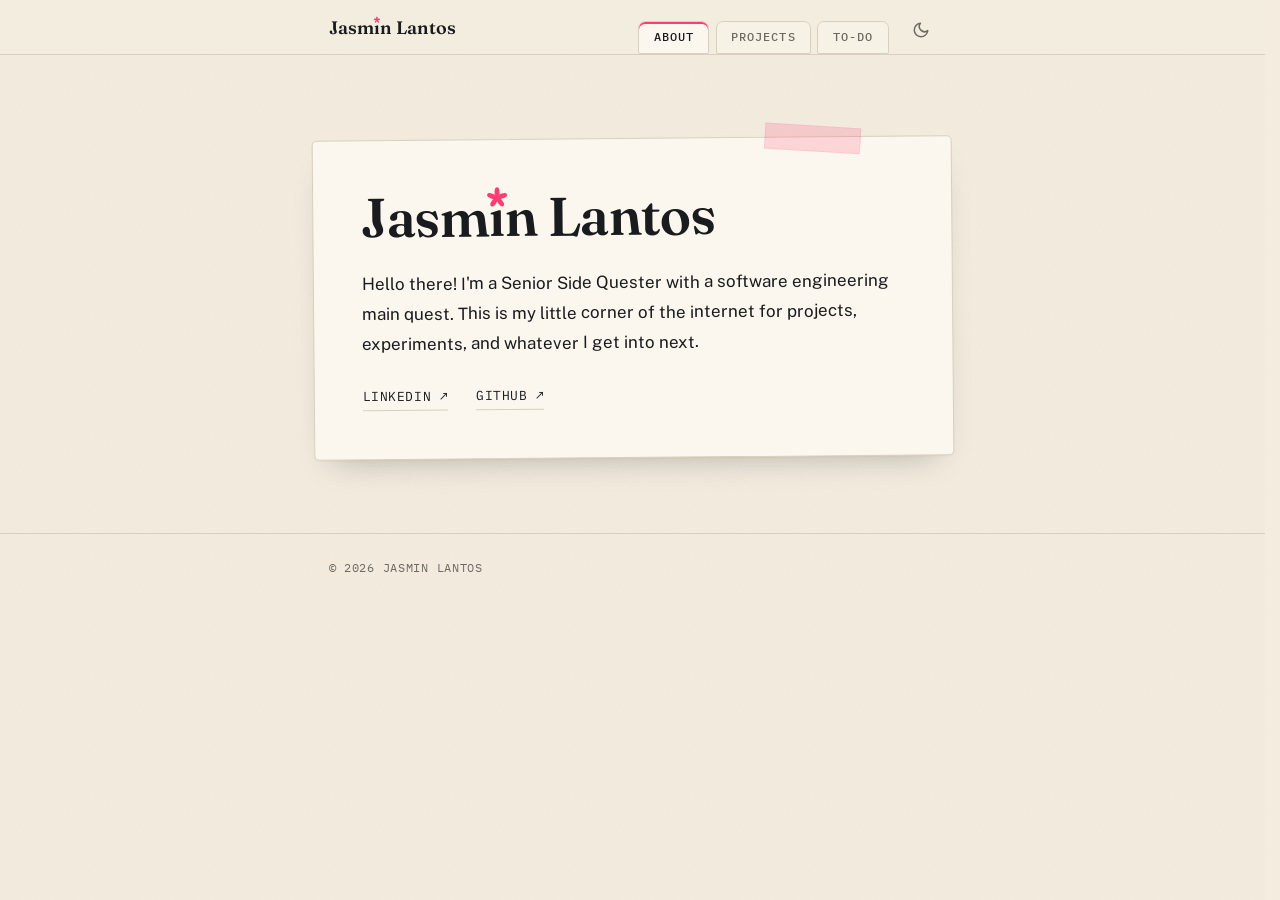
==== commit 9a73dbeb: "Add easter egg" ====
--- a/index.html
+++ b/index.html
@@ -25,7 +25,10 @@
 		} catch (e) {}
 	</script>
 
-	<link rel="icon" href="images/favicon.ico">
+	<link rel="icon" href="images/favicon.svg" type="image/svg+xml">
+	<link rel="icon" type="image/png" sizes="96x96" href="images/favicon-96.png">
+	<link rel="icon" type="image/png" sizes="32x32" href="images/favicon-32.png">
+	<link rel="apple-touch-icon" href="images/apple-touch-icon.png">
 
 	<link rel="preconnect" href="https://fonts.googleapis.com">
 	<link rel="preconnect" href="https://fonts.gstatic.com" crossorigin>
@@ -69,11 +72,9 @@
 				<h1 class="name">
 					<span class="vh">Jasmin Lantos</span>
 					<span class="name-deco" aria-hidden="true">Jasm<span class="ji">&#305;</span>n Lantos</span>
+					<button type="button" class="egg-trigger" aria-label="Bloom the jasmine"></button>
 				</h1>
-				<p class="bio">Hello there!
-					I do a bunch of stuff. I also dabble in a bunch of other stuff. I'm
-					currently employed as a Senior Side Quester with mighty goals and ambitions. I'll paste some of the
-					stuff here so the internet can see.</p>
+				<p class="bio">Hello there! I'm a Senior Side Quester with a software engineering main quest. This is my little corner of the internet for projects, experiments, and whatever I get into next.</p>
 				<p class="links">
 					<a href="https://www.linkedin.com/in/jasminlantos">LinkedIn <span aria-hidden="true">&#8599;</span></a>
 					<a href="https://www.github.com/jnlantos/">GitHub <span aria-hidden="true">&#8599;</span></a>
@@ -144,6 +145,7 @@
 	<footer class="site-footer">
 		<span>&copy; 2026 Jasmin Lantos</span>
 	</footer>
+
 </body>
 
 </html>
--- a/css/nav.css
+++ b/css/nav.css
@@ -227,6 +227,7 @@
 /* ---------- name wordmark ---------- */
 
 .name {
+	position: relative;
 	margin: 0 0 1.5rem;
 	font-family: var(--font-display);
 	font-weight: 600;
@@ -262,7 +263,7 @@
 	bottom: 100%;
 	width: 0.46em;
 	height: 0.46em;
-	transform: translate(-50%, 108%);
+	translate: -50% 108%;
 	background-color: var(--accent);
 	-webkit-mask: var(--flower) center / contain no-repeat;
 	mask: var(--flower) center / contain no-repeat;
@@ -293,6 +294,64 @@
 	border: 1px solid color-mix(in srgb, var(--accent) 10%, transparent);
 	transform: rotate(4deg);
 	pointer-events: none;
+}
+
+/* ---------- jasmine burst on the flower-i ---------- */
+
+/* invisible hit target sized over the flower by JS */
+.egg-trigger {
+	position: absolute;
+	margin: 0;
+	padding: 0;
+	border: 0;
+	background: transparent;
+	cursor: pointer;
+	border-radius: 50%;
+}
+
+.egg-trigger:focus-visible {
+	outline: 2px solid var(--accent-text);
+	outline-offset: 2px;
+}
+
+/* the flower "pops" — scale/rotate compose over the base translate above */
+.ji.pop::before {
+	animation: ji-pop 0.55s cubic-bezier(0.2, 1.5, 0.4, 1);
+}
+
+@keyframes ji-pop {
+	0%, 100% { scale: 1; rotate: 0deg; }
+	40% { scale: 1.9; rotate: -18deg; }
+}
+
+/* the particle canvas (created by JS, inert) */
+.fx {
+	position: fixed;
+	inset: 0;
+	pointer-events: none;
+	z-index: 55;
+}
+
+/* the few flowers that settle on the page and linger — the same masked shape
+   as the flower on the "i", tinted per flower by JS */
+.settled {
+	position: absolute;
+	width: clamp(13px, 3vw, 20px);
+	aspect-ratio: 1;
+	pointer-events: none;
+	z-index: 1;
+	background-color: var(--accent);
+	-webkit-mask: var(--flower) center / contain no-repeat;
+	mask: var(--flower) center / contain no-repeat;
+	/* a hairline edge so the pale (white / ivory) flowers read on cream */
+	filter: drop-shadow(0 0 0.6px rgba(40, 36, 30, 0.5));
+	transition: opacity 0.6s ease;
+}
+
+/* reduced-motion fallback flowers float over the viewport, not the page card */
+.settled--loose {
+	position: fixed;
+	z-index: 55;
 }
 
 .bio {
